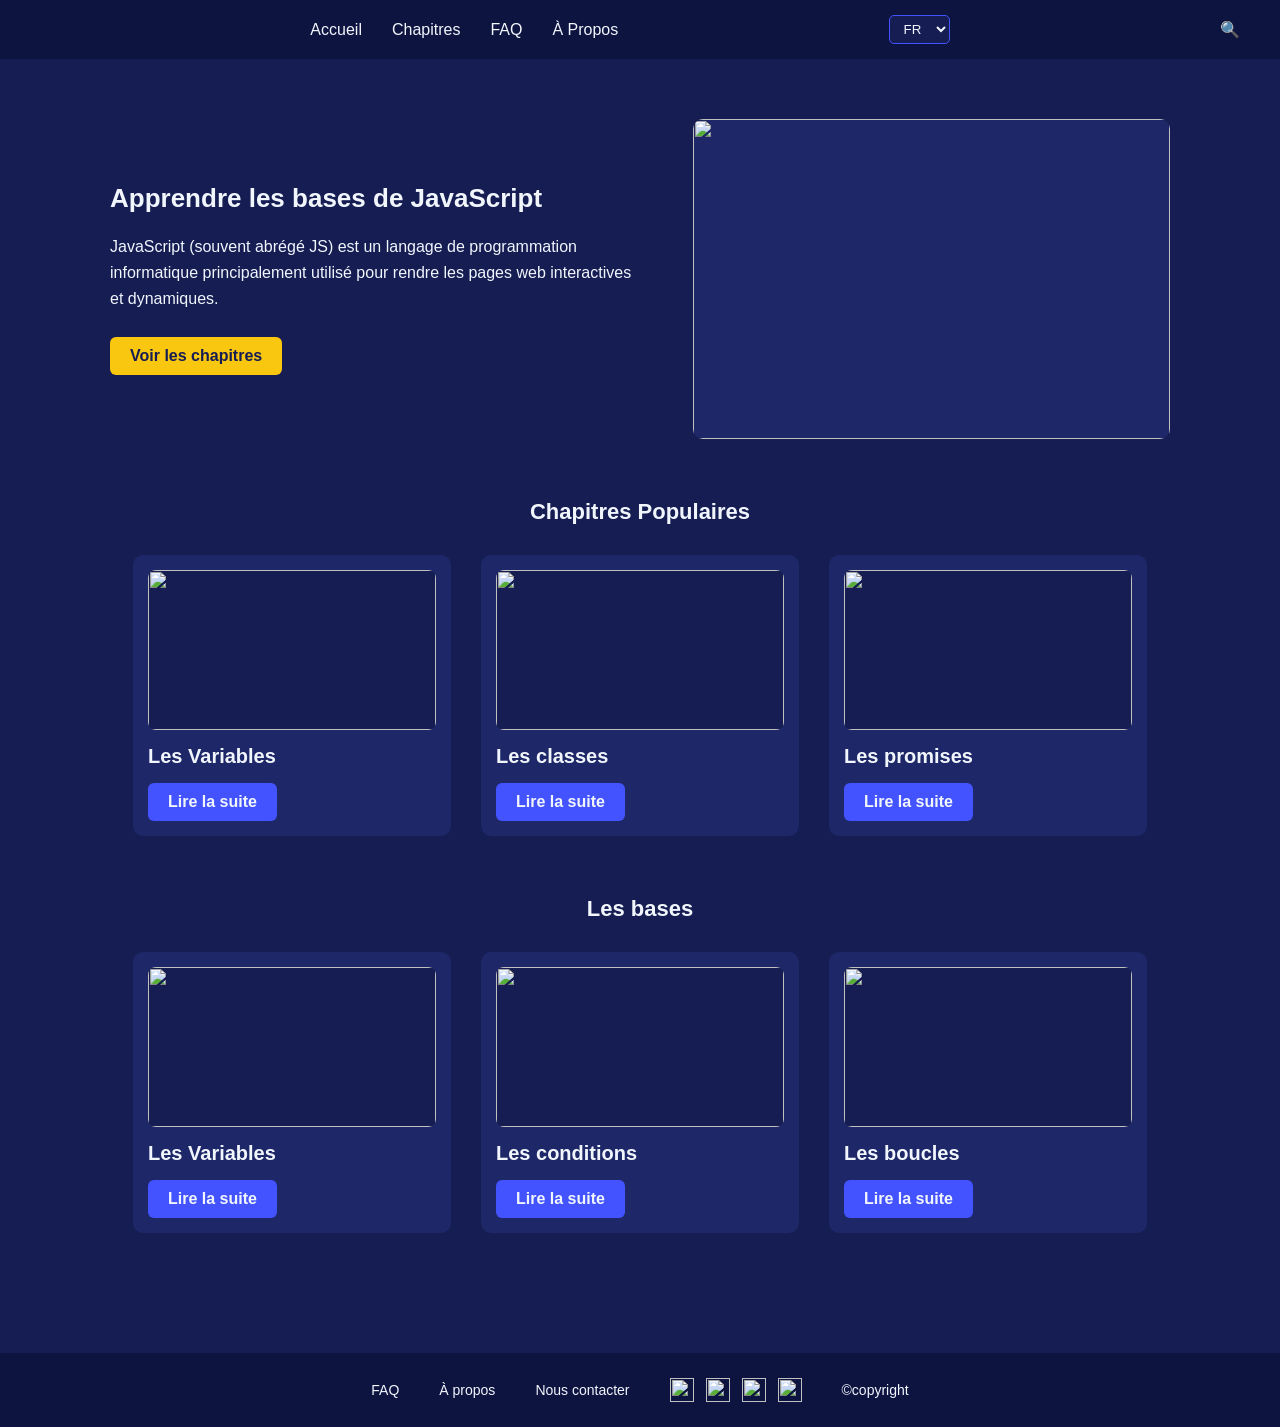
==== index.html @ 1307b96b "Ajout de la structure" ====
<!doctype html>
<html lang="fr">
  <head>
    <meta charset="UTF-8" />
    <meta name="viewport" content="width=device-width, initial-scale=1.0" />
    <title>LABCODE</title>
    <link rel="shortcut icon" href="favicon.ico" type="image/x-icon" />
    <link rel="stylesheet" href="/css/style.css" />
    <link rel="import" href="https://fonts.googleapis.com/css2?family=Montserrat:wght@400;500;600;700&display=swap">
    
  </head>
  <body>
    <header>
      <div class="header-img">
        <img src="/images/01-Logo.png" alt="" />
      </div>

      <!-- nav bar -->
      <nav>
        <a href="index.html" target="_blank">Accueil</a>
        <a href="./chapitre.html">Chapitres</a>
        <a href="FAQ">FAQ</a>
        <a href="Apropos.html" target="_blank">À Propos</a>
      </nav>
      <!-- nav bar end -->

      <!-- Select Langues -->
      <div class="langues">
        <select name="Langues" id="">
          <option value="FR">FR</option>
          <option value="NL">NL</option>
          <option value="EN">EN</option>
        </select>
      </div>
      <!-- Select Langues end -->

      <div class="icone-loupe">
        <p>🔍</p>
      </div>
    </header>

    <main>
      <!-- HERO -->
      <div class="hero">
        <h1>Apprendre les bases de JavaScript</h1>
        <p>
          JavaScript (souvent abrégé JS) est un langage de programmation
          informatique principalement utilisé pour rendre les pages web
          interactives et dynamiques.
        </p>
        <div class="hero-img">
          <img src="" alt="" />
        </div>
        <button>Voir les chapitres</button>
      </div>
      <!-- HERO end -->

      <section class="populaires">
        <h2>Chapitres Populaires</h2>
      </section>

      <!-- card populaires -->
      <div class="card-populaires">
        <!-- card variable -->
        <article class="card-variables">
          <div class="popu-img">
            <img src="" alt="" />
          </div>

          <div class="popu-txt">
            <h3>Les Variables</h3>
          </div>

          <button>Lire la suite</button>
        </article>
        <!-- card variable end -->

        <!-- card classe -->
        <article class="card-classes">
          <div class="popu-img">
            <img src="" alt="" />
          </div>

          <div class="popu-txt">
            <h3>Les classes</h3>
          </div>

          <button>Lire la suite</button>
        </article>
        <!-- card classe end -->

        <!-- card promise -->
        <article class="card-promises">
          <div class="popu-img">
            <img src="" alt="" />
          </div>

          <div class="popu-txt">
            <h3>Les promises</h3>
          </div>

          <button>Lire la suite</button>
        </article>
        <!-- card promise end -->
      </div>
      <!-- card popualaires end -->

      <section class="bases">
        <h2>Les bases</h2>
      </section>

      <!-- Card Bases -->
      <div class="card-bases">
        <!-- card2 variables -->
        <article class="card2-variables">
          <div class="base-img">
            <img src="" alt="" />
          </div>

          <div class="base-txt">
            <h3>Les Variables</h3>
          </div>

          <button>Lire la suite</button>
        </article>
        <!-- card2 variables end -->

        <!-- card2 conditions -->
        <article class="card2-conditions">
          <div class="base-img">
            <img src="" alt="" />
          </div>

          <div class="base-txt">
            <h3>Les conditions</h3>
          </div>

          <button>Lire la suite</button>
        </article>
        <!-- card2 conditions end -->

        <!-- card2 boucles -->
        <article class="card2-boucles">
          <div class="base-img">
            <img src="" alt="" />
          </div>

          <div class="base-txt">
            <h3>Les boucles</h3>
          </div>

          <button>Lire la suite</button>
        </article>
        <!-- card2 boucles -->
      </div>
      <!-- card bases end -->
    </main>

    <footer>
      <p>FAQ</p>
      <p>À propos</p>
      <p>Nous contacter</p>
      <div class="reseaux">
        <img src="/images/facebook.png" alt="" />
        <img src="/images/instagram.png" alt="" />
        <img src="images/X.png" alt="" />
        <img src="/images/youtube.png" alt="" />
      </div>

      <p>&copy;copyright</p>
    </footer>
  </body>
</html>
---- css/style.css ----
/* ===== Général ===== */
* {
  margin: 0;
  padding: 0;
  box-sizing: border-box;
}
 
body {
  font-family: "Montserrat", sans-serif;
  font-size: 16px;
  background-color: #151d53;
  color: #f1f6fd;
}
 
h1 { 
    font-size: 26px; 
}

h2 { 
    font-size: 22px; 
}

h3 { 
    font-size: 20px;
}
 
a {
  color: #f1f6fd;
  text-decoration: none;
}
 
button {
  font-family: "Montserrat", sans-serif;
  font-size: 16px;
  font-weight: 600;
  padding: 10px 20px;
  border: none;
  border-radius: 6px;
  cursor: pointer;
}
 
/* ===== Header ===== */
header {
  display: flex;
  align-items: center;
  justify-content: space-between;
  padding: 15px 40px;
  background-color: #0e1440;
}
 
.header-img img {
  height: 50px;
}
 
/* nav bar */
nav {
  display: flex;
  gap: 30px;
}
 
nav a:hover {
  color: #fdeeb7;
}
 
/* langues */
.langues select {
  padding: 5px 10px;
  font-family: "Montserrat", sans-serif;
  background-color: #151d53;
  color: #f1f6fd;
  border: 1px solid #4353ff;
  border-radius: 5px;
}
 
/* loupe */
.icone-loupe {
  cursor: pointer;
}
 
/* ===== Main ===== */
main {
  max-width: 1100px;
  margin: 0 auto;
  padding: 0 20px 60px;
}
 
/* HERO */  
.hero {
  display: flex;
  flex-direction: column;
  flex-wrap: wrap;
  justify-content: center;
  align-content: space-between;
  height: 320px;
  margin: 60px 0;
}
 
.hero h1 {
  width: 50%;
  margin-bottom: 20px;
}
 
.hero p {
  width: 50%;
  margin-bottom: 25px;
  line-height: 26px;
}
 
.hero-img {
  order: 1;
  width: 45%;
  height: 100%;
  background-color: #1e2868;
  border-radius: 10px;
  overflow: hidden;
}
 
.hero-img img {
  width: 100%;
  height: 100%;
}
 
.hero button {
  align-self: flex-start;
  background-color: #fac710;
  color: #151d53;
}
 
/* ===== Chapitres populaires ===== */
.populaires,
.bases {
  text-align: center;
  margin-bottom: 30px;
}
 
.card-populaires,
.card-bases {
  display: flex;
  justify-content: center;
  gap: 30px;
  margin-bottom: 60px;
}
 
article {
  width: 30%;
  background-color: #1e2868;
  padding: 15px;
  border-radius: 10px;
}
 
.popu-img,
.base-img {
  height: 160px;
  background-color: #151d53;
  border-radius: 8px;
  overflow: hidden;
  margin-bottom: 15px;
}
 
.popu-img img,
.base-img img {
  width: 100%;
  height: 100%;
}
 
.popu-txt,
.base-txt {
  margin-bottom: 15px;
}
 
article button {
  background-color: #4353ff;
  color: #f1f6fd;
}
 
article button:hover {
  background-color: #fdeeb7;
  color: #151d53;
}
 
/* ===== Footer ===== */
footer {
  display: flex;
  align-items: center;
  justify-content: center;
  gap: 40px;
  padding: 25px 40px;
  background-color: #0e1440;
  font-size: 14px;
}
 
.reseaux {
  display: flex;
  gap: 12px;
}
 
.reseaux img {
  width: 24px;
  height: 24px;
}
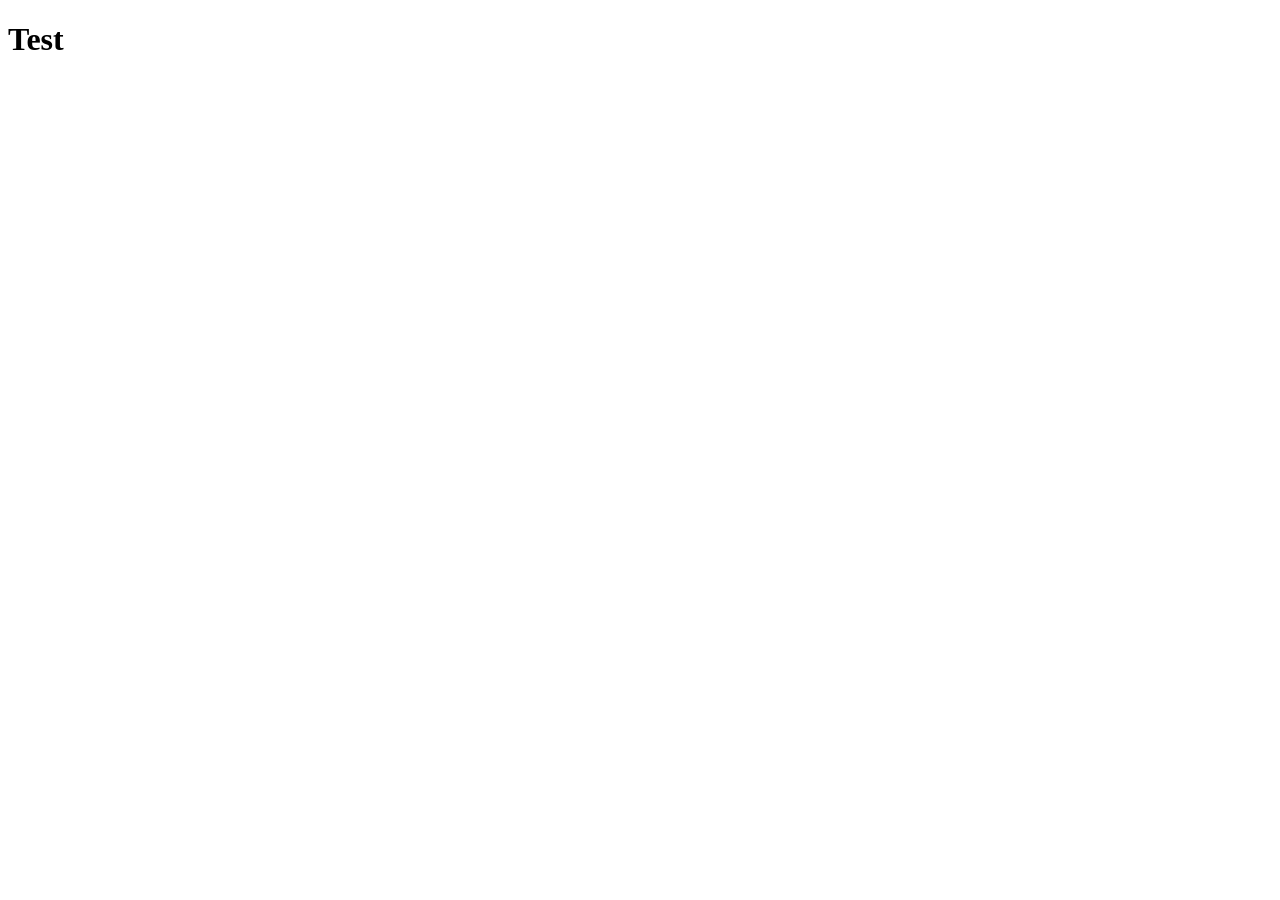
==== commit d9cece83: "Test" ====
--- a/index.html
+++ b/index.html
@@ -1,173 +1,11 @@
-<!doctype html>
-<html lang="fr">
-  <head>
-    <meta charset="UTF-8" />
-    <meta name="viewport" content="width=device-width, initial-scale=1.0" />
-    <title>LABCODE</title>
-    <link rel="shortcut icon" href="favicon.ico" type="image/x-icon" />
-    <link rel="stylesheet" href="/css/style.css" />
-    <link rel="import" href="https://fonts.googleapis.com/css2?family=Montserrat:wght@400;500;600;700&display=swap">
-    
-  </head>
-  <body>
-    <header>
-      <div class="header-img">
-        <img src="/images/01-Logo.png" alt="" />
-      </div>
-
-      <!-- nav bar -->
-      <nav>
-        <a href="index.html" target="_blank">Accueil</a>
-        <a href="./chapitre.html">Chapitres</a>
-        <a href="FAQ">FAQ</a>
-        <a href="Apropos.html" target="_blank">À Propos</a>
-      </nav>
-      <!-- nav bar end -->
-
-      <!-- Select Langues -->
-      <div class="langues">
-        <select name="Langues" id="">
-          <option value="FR">FR</option>
-          <option value="NL">NL</option>
-          <option value="EN">EN</option>
-        </select>
-      </div>
-      <!-- Select Langues end -->
-
-      <div class="icone-loupe">
-        <p>🔍</p>
-      </div>
-    </header>
-
-    <main>
-      <!-- HERO -->
-      <div class="hero">
-        <h1>Apprendre les bases de JavaScript</h1>
-        <p>
-          JavaScript (souvent abrégé JS) est un langage de programmation
-          informatique principalement utilisé pour rendre les pages web
-          interactives et dynamiques.
-        </p>
-        <div class="hero-img">
-          <img src="" alt="" />
-        </div>
-        <button>Voir les chapitres</button>
-      </div>
-      <!-- HERO end -->
-
-      <section class="populaires">
-        <h2>Chapitres Populaires</h2>
-      </section>
-
-      <!-- card populaires -->
-      <div class="card-populaires">
-        <!-- card variable -->
-        <article class="card-variables">
-          <div class="popu-img">
-            <img src="" alt="" />
-          </div>
-
-          <div class="popu-txt">
-            <h3>Les Variables</h3>
-          </div>
-
-          <button>Lire la suite</button>
-        </article>
-        <!-- card variable end -->
-
-        <!-- card classe -->
-        <article class="card-classes">
-          <div class="popu-img">
-            <img src="" alt="" />
-          </div>
-
-          <div class="popu-txt">
-            <h3>Les classes</h3>
-          </div>
-
-          <button>Lire la suite</button>
-        </article>
-        <!-- card classe end -->
-
-        <!-- card promise -->
-        <article class="card-promises">
-          <div class="popu-img">
-            <img src="" alt="" />
-          </div>
-
-          <div class="popu-txt">
-            <h3>Les promises</h3>
-          </div>
-
-          <button>Lire la suite</button>
-        </article>
-        <!-- card promise end -->
-      </div>
-      <!-- card popualaires end -->
-
-      <section class="bases">
-        <h2>Les bases</h2>
-      </section>
-
-      <!-- Card Bases -->
-      <div class="card-bases">
-        <!-- card2 variables -->
-        <article class="card2-variables">
-          <div class="base-img">
-            <img src="" alt="" />
-          </div>
-
-          <div class="base-txt">
-            <h3>Les Variables</h3>
-          </div>
-
-          <button>Lire la suite</button>
-        </article>
-        <!-- card2 variables end -->
-
-        <!-- card2 conditions -->
-        <article class="card2-conditions">
-          <div class="base-img">
-            <img src="" alt="" />
-          </div>
-
-          <div class="base-txt">
-            <h3>Les conditions</h3>
-          </div>
-
-          <button>Lire la suite</button>
-        </article>
-        <!-- card2 conditions end -->
-
-        <!-- card2 boucles -->
-        <article class="card2-boucles">
-          <div class="base-img">
-            <img src="" alt="" />
-          </div>
-
-          <div class="base-txt">
-            <h3>Les boucles</h3>
-          </div>
-
-          <button>Lire la suite</button>
-        </article>
-        <!-- card2 boucles -->
-      </div>
-      <!-- card bases end -->
-    </main>
-
-    <footer>
-      <p>FAQ</p>
-      <p>À propos</p>
-      <p>Nous contacter</p>
-      <div class="reseaux">
-        <img src="/images/facebook.png" alt="" />
-        <img src="/images/instagram.png" alt="" />
-        <img src="images/X.png" alt="" />
-        <img src="/images/youtube.png" alt="" />
-      </div>
-
-      <p>&copy;copyright</p>
-    </footer>
-  </body>
-</html>
+<!DOCTYPE html>
+<html lang="en">
+<head>
+    <meta charset="UTF-8">
+    <meta name="viewport" content="width=device-width, initial-scale=1.0">
+    <title>Document</title>
+</head>
+<body>
+    <h1>Test</h1>
+</body>
+</html>
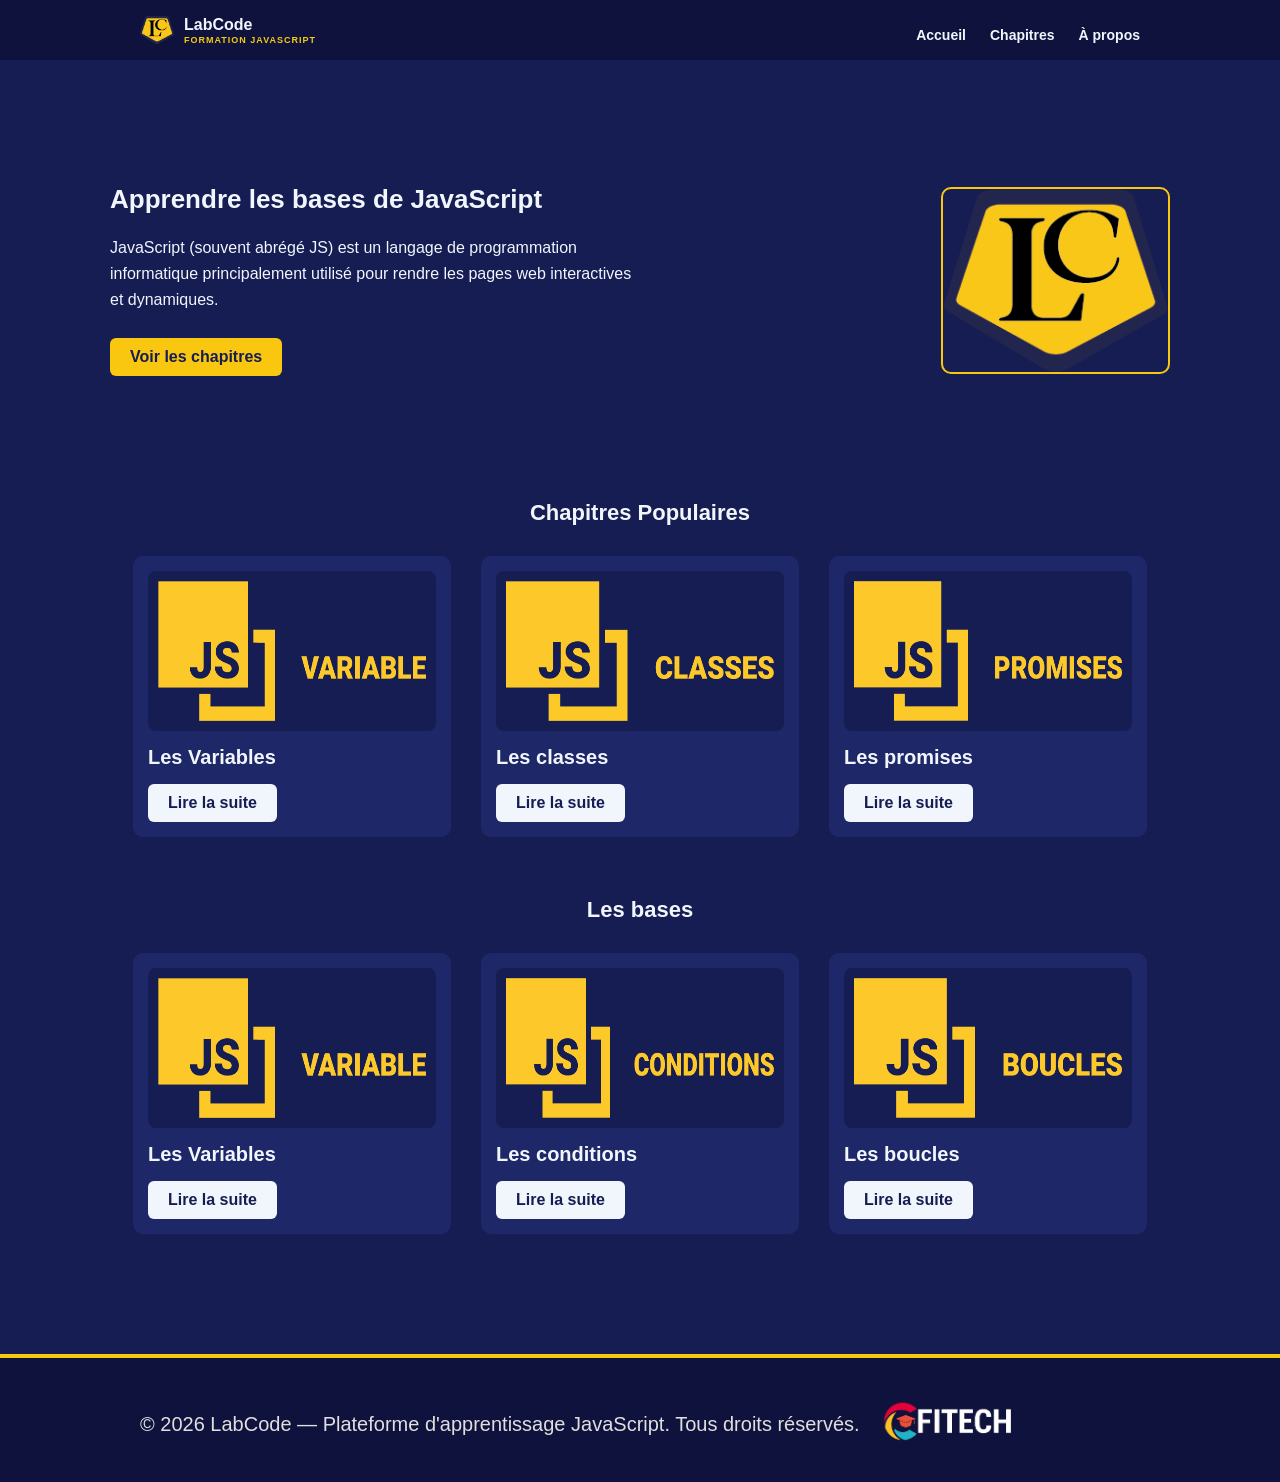
==== commit 7616d7ff: "finalisation de projet" ====
--- a/index.html
+++ b/index.html
@@ -1,11 +1,166 @@
-<!DOCTYPE html>
-<html lang="en">
-<head>
-    <meta charset="UTF-8">
-    <meta name="viewport" content="width=device-width, initial-scale=1.0">
-    <title>Document</title>
-</head>
-<body>
-    <h1>Test</h1>
-</body>
-</html>+<!doctype html>
+<html lang="fr">
+  <head>
+    <meta charset="UTF-8" />
+    <meta name="viewport" content="width=device-width, initial-scale=1.0" />
+    <title>LABCODE</title>
+  <!-- Favicon -->
+  <link rel="shortcut icon" href="../img/03-Logo_favicon.png" type="image/x-icon">
+  <!-- css -->
+    <link rel="stylesheet" href="./css/style.css">
+    <link rel="import" href="https://fonts.googleapis.com/css2?family=Montserrat:wght@400;500;600;700&display=swap">
+    
+  </head>
+  <body>
+<!-- Header -->
+<header class="bg-header">
+  <div class="header-interieur">
+    <a class="logo" href="./index.html">
+      <div class="logo-icon">
+        <img src="./img/01-Logo.png" alt="logo">
+      </div>
+      <div class="logo-text">
+        <span class="logo-titre">LabCode</span>
+        <span class="logo-sous-titre">FORMATION JAVASCRIPT</span>
+      </div>
+    </a>
+    <!-- Navigation -->
+    <nav class="main-nav">
+      <!-- Animation  du menu ul-link-->
+      <a class="nav-link ul-link" href="./index.html">Accueil</a>
+      <a class="nav-link ul-link" href="./chapitre.html">Chapitres</a>
+      <a class="nav-link ul-link" href="./Apropos.html">À propos</a>
+    </nav>
+  </div>
+</header>
+
+    <main>
+      <!-- HERO -->
+      <div class="hero">
+        <h1>Apprendre les bases de JavaScript</h1>
+        <p>
+          JavaScript (souvent abrégé JS) est un langage de programmation
+          informatique principalement utilisé pour rendre les pages web
+          interactives et dynamiques.
+        </p>
+        <div class="hero-img">
+          <img src="./img/01-Logo.png" alt="" />
+        </div>
+        <button> <a href="./chapitre.html">Voir les chapitres</a></button>
+      </div>
+      <!-- HERO end -->
+
+      <section class="populaires">
+        <h2>Chapitres Populaires</h2>
+      </section>
+
+      <!-- card populaires -->
+      <div class="card-populaires">
+        <!-- card variable -->
+        <article class="card-variables">
+          <div class="popu-img">
+            <img src="./img/VIGNIETTE-JS_4.png" alt="" />
+          </div>
+
+          <div class="popu-txt">
+            <h3>Les Variables</h3>
+          </div>
+
+          <button> <a href="./Les_Cours/variable.html">Lire la suite</a></button>
+        </article>
+        <!-- card variable end -->
+
+        <!-- card classe -->
+        <article class="card-classes">
+          <div class="popu-img">
+            <img src="./img/VIGNIETTE-JS_3.png" alt="" />
+          </div>
+
+          <div class="popu-txt">
+            <h3>Les classes</h3>
+          </div>
+
+          <button> <a href="#">Lire la suite</a></button>
+        </article>
+        <!-- card classe end -->
+
+        <!-- card promise -->
+        <article class="card-promises">
+          <div class="popu-img">
+            <img src="./img/VIGNIETTE-JS_2.png" alt="" />
+          </div>
+
+          <div class="popu-txt">
+            <h3>Les promises</h3>
+          </div>
+
+          <button> <a href="#">Lire la suite</a></button>
+        </article>
+        <!-- card promise end -->
+      </div>
+      <!-- card popualaires end -->
+
+      <section class="bases">
+        <h2>Les bases</h2>
+      </section>
+
+      <!-- Card Bases -->
+      <div class="card-bases">
+        <!-- card2 variables -->
+        <article class="card2-variables">
+          <div class="base-img">
+            <img src="./img/VIGNIETTE-JS_4.png" alt="" />
+          </div>
+
+          <div class="base-txt">
+            <h3>Les Variables</h3>
+          </div>
+
+          <button> <a href="./Les_Cours/variable.html">Lire la suite</a></button>
+        </article>
+        <!-- card2 variables end -->
+
+        <!-- card2 conditions -->
+        <article class="card2-conditions">
+          <div class="base-img">
+            <img src="./img/VIGNIETTE-JS_1.png" alt="" />
+          </div>
+
+          <div class="base-txt">
+            <h3>Les conditions</h3>
+          </div>
+
+          <button> <a href="./Les_Cours/condition.html">Lire la suite</a></button>
+        </article>
+        <!-- card2 conditions end -->
+
+        <!-- card2 boucles -->
+        <article class="card2-boucles">
+          <div class="base-img">
+            <img src="./img/VIGNIETTE-JS_5.png" alt="" />
+          </div>
+
+          <div class="base-txt">
+            <h3>Les boucles</h3>
+          </div>
+
+          <button> <a href="./Les_Cours/boucles.html">Lire la suite</a></button>
+        </article>
+        <!-- card2 boucles -->
+      </div>
+      <!-- card bases end -->
+    </main>
+
+<!-- Footer -->
+<footer class="bg-footer">
+  <div class="footer-interieur">
+    <div class="footer-copyR">
+      <p>© 2026 LabCode — Plateforme d'apprentissage JavaScript. Tous droits réservés.</p>
+    </div>
+    <div class="footer-img">
+      <img src="./img/logo_Cfitech.png" alt="logo">
+    </div>
+  </div>
+</footer>
+  </body>
+</html>
--- a/css/style.css
+++ b/css/style.css
@@ -0,0 +1,277 @@
+
+/* ===== Général ===== */
+* {
+  margin: 0;
+  padding: 0;
+  box-sizing: border-box;
+}
+ 
+body {
+  font-family: "Montserrat", sans-serif;
+  font-size: 16px;
+  background-color: #151d53;
+  color: #f1f6fd;
+}
+ 
+h1 { 
+    font-size: 26px; 
+}
+
+h2 { 
+    font-size: 22px; 
+}
+
+h3 { 
+    font-size: 20px;
+}
+ 
+a {
+  color: #f1f6fd;
+  text-decoration: none;
+}
+ 
+button {
+  font-family: "Montserrat", sans-serif;
+  font-size: 16px;
+  font-weight: 600;
+  padding: 10px 20px;
+  border: none;
+  border-radius: 6px;
+  cursor: pointer;
+}
+ 
+/* Header */
+.bg-header {
+  background-color: #0f123c;
+  position: sticky;
+  top: 0;
+  z-index: 10;
+}
+
+.header-interieur {
+  max-width: 1000px;
+  margin: 0 auto;
+  height: 60px;
+  display: flex;
+  justify-content: space-between;
+  align-items: center;
+}
+
+/* Logo */
+.logo {
+  display: flex;
+  align-items: center;
+  gap: 10px;
+}
+
+a {
+  text-decoration: none;
+}
+
+img {
+  max-width: 100%;
+  display: block;
+}
+
+.logo-icon img {
+  width: 34px;
+  height: auto;
+}
+
+.logo-text {
+  display: flex;
+  flex-direction: column;
+}
+
+.logo-titre {
+  font-size: 16px;
+  font-weight: 800;
+  color: #f1f6fd;
+  line-height: 1.2;
+}
+
+.logo-sous-titre {
+  font-size: 9px;
+  font-weight: 700;
+  letter-spacing: 1px;
+  color: #f4cc12;
+}
+
+/* Navigation */
+.main-nav {
+  display: flex;
+  gap: 24px;
+}
+
+.nav-link {
+  font-size: 14px;
+  font-weight: 600;
+  color: #f1f6fd;
+  padding: 18px 0 6px;
+  border-bottom: 2px solid transparent;
+}
+
+.nav-link:hover {
+  color: #f0bd00;
+}
+
+/* Animation  du menu */
+.ul-link {
+    position: relative;
+    display: inline-block;
+}
+
+.ul-link::after {
+    content: "";
+    position: absolute;
+    bottom: -2px;
+    left: 0;
+    width: 100%;
+    height: 2px;
+    background: #f0bd00;
+    transform: scaleX(0);
+    transform-origin: right;
+    transition: transform .3s ease;
+}
+.ul-link:hover::after {
+    transform: scaleX(1);
+    transform-origin: left;
+}
+
+/* ===== Main ===== */
+main {
+  max-width: 1100px;
+  margin: 0 auto;
+  padding: 0 20px 60px;
+}
+ 
+/* HERO */  
+.hero {
+  display: flex;
+  flex-direction: column;
+  flex-wrap: wrap;
+  justify-content: center;
+  align-content: space-between;
+  height: 320px;
+  margin: 60px 0;
+}
+ 
+.hero h1 {
+  width: 50%;
+  margin-bottom: 20px;
+}
+ 
+.hero p {
+  width: 50%;
+  margin-bottom: 25px;
+  line-height: 26px;
+}
+ 
+.hero-img {
+  order: 1;
+  width: 229px;
+  height: 187px;
+  background-color: transparent;
+  border: 2px solid #fac710;
+  border-radius: 10px;
+
+  object-fit: cover;
+}
+ 
+.hero-img img {
+  width: 100%;
+  height: 100%;
+}
+ 
+.hero button {
+  align-self: flex-start;
+  background-color: #fac710;
+  color: #151d53;
+}
+a{
+  color: #151d53;
+}
+
+
+ 
+/* ===== Chapitres populaires ===== */
+.populaires,
+.bases {
+  text-align: center;
+  margin-bottom: 30px;
+}
+ 
+.card-populaires,
+.card-bases {
+  display: flex;
+  justify-content: center;
+  gap: 30px;
+  margin-bottom: 60px;
+}
+ 
+article {
+  width: 30%;
+  background-color: #1e2868;
+  padding: 15px;
+  border-radius: 10px;
+}
+ 
+.popu-img,
+.base-img {
+  height: 160px;
+  background-color: #151d53;
+  border-radius: 8px;
+  overflow: hidden;
+  margin-bottom: 15px;
+}
+ 
+.popu-img img,
+.base-img img {
+  width: 100%;
+  height: 100%;
+  padding: 10px;
+}
+ 
+.popu-txt,
+.base-txt {
+  margin-bottom: 15px;
+}
+ 
+article button {
+  background-color: #f1f6fd;
+  color: #151d53;
+}
+ 
+article button:hover {
+  background-color: #f0bd00;
+  color: #151d53;
+}
+ 
+/* Footer */
+.bg-footer {
+  background-color: #0f123c;
+  border-top: 4px solid #f4cc12;
+  padding: 40px 20px 30px;
+}
+
+.footer-interieur {
+  max-width: 1000px;
+  margin: 0 auto;
+  display: flex;
+  flex-direction: row;
+  align-items: center;
+  gap: 16px;
+}
+
+.footer-copyR p {
+  font-size: 20px;
+  color: #dfdfdf;
+  text-align: center;
+}
+
+.footer-img img{
+  width: 150px;
+  display: flex;
+  flex-direction: row;
+  align-items: center;
+}
